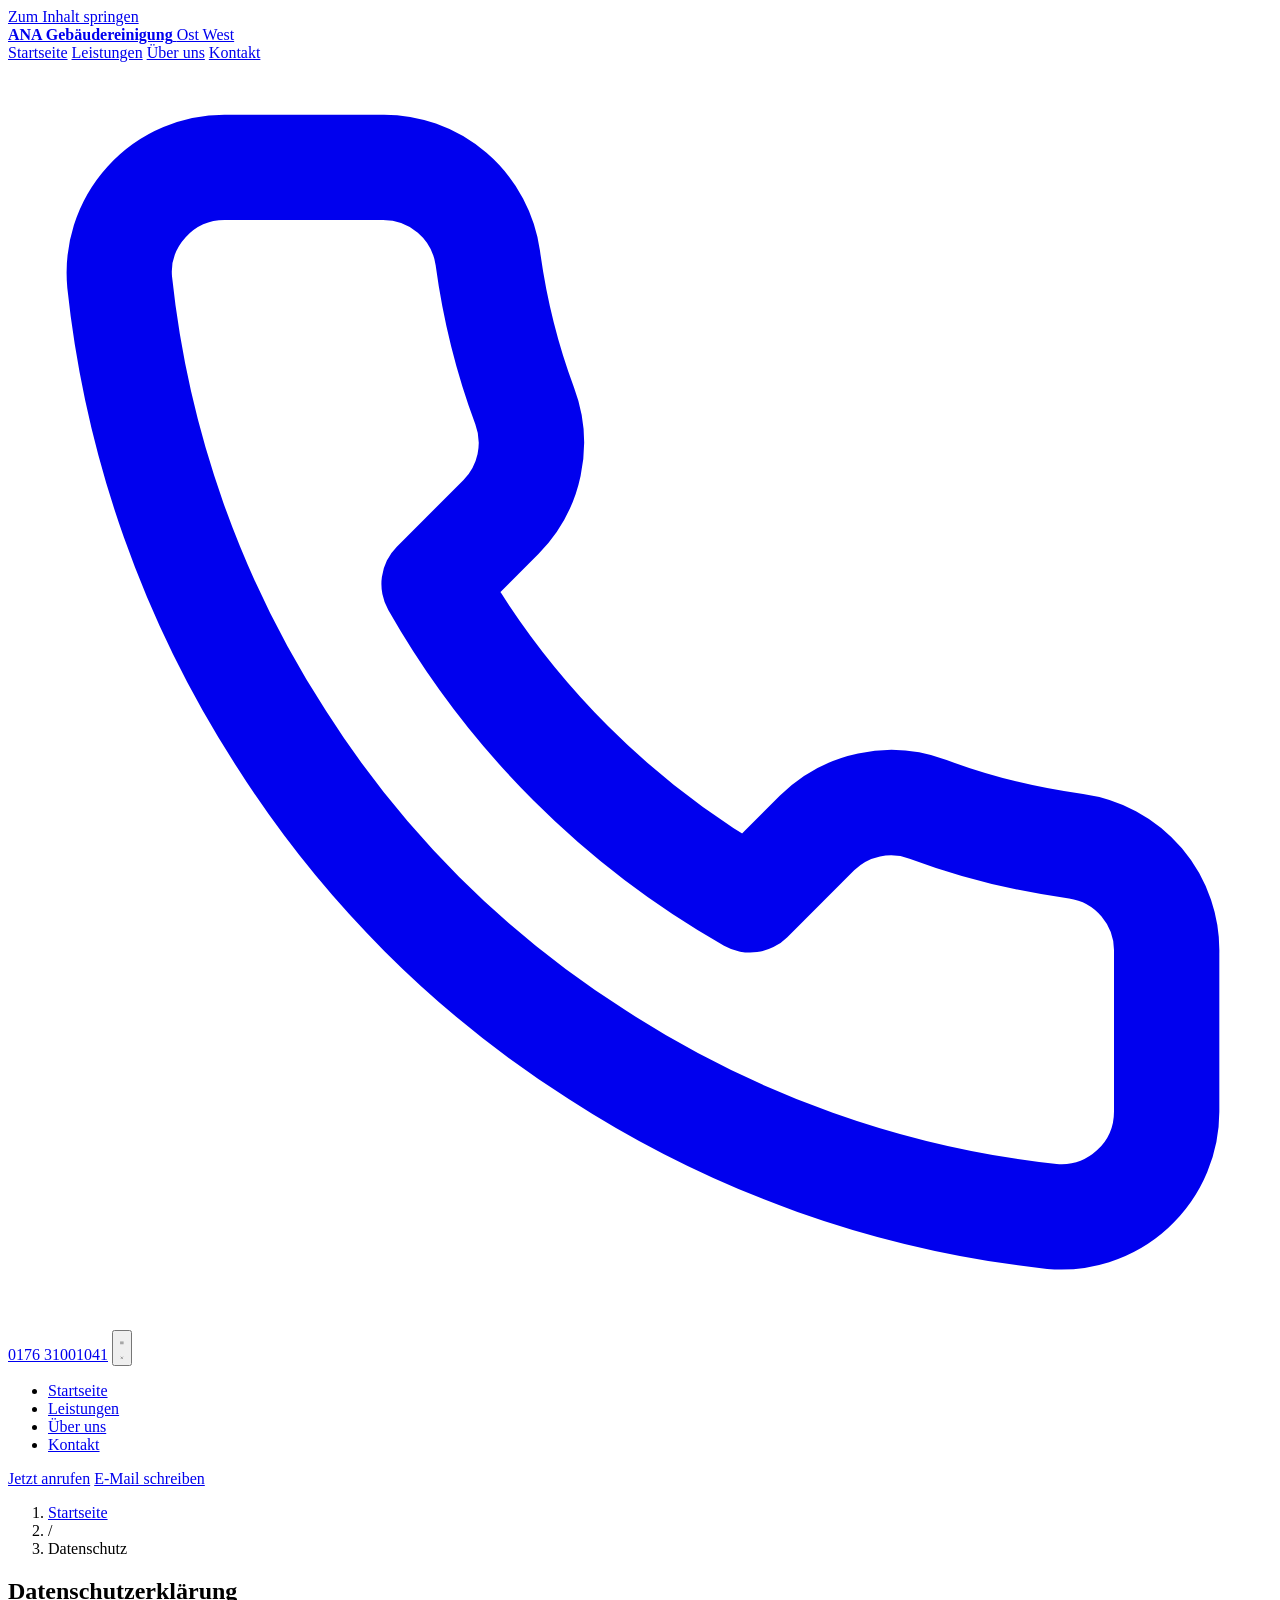
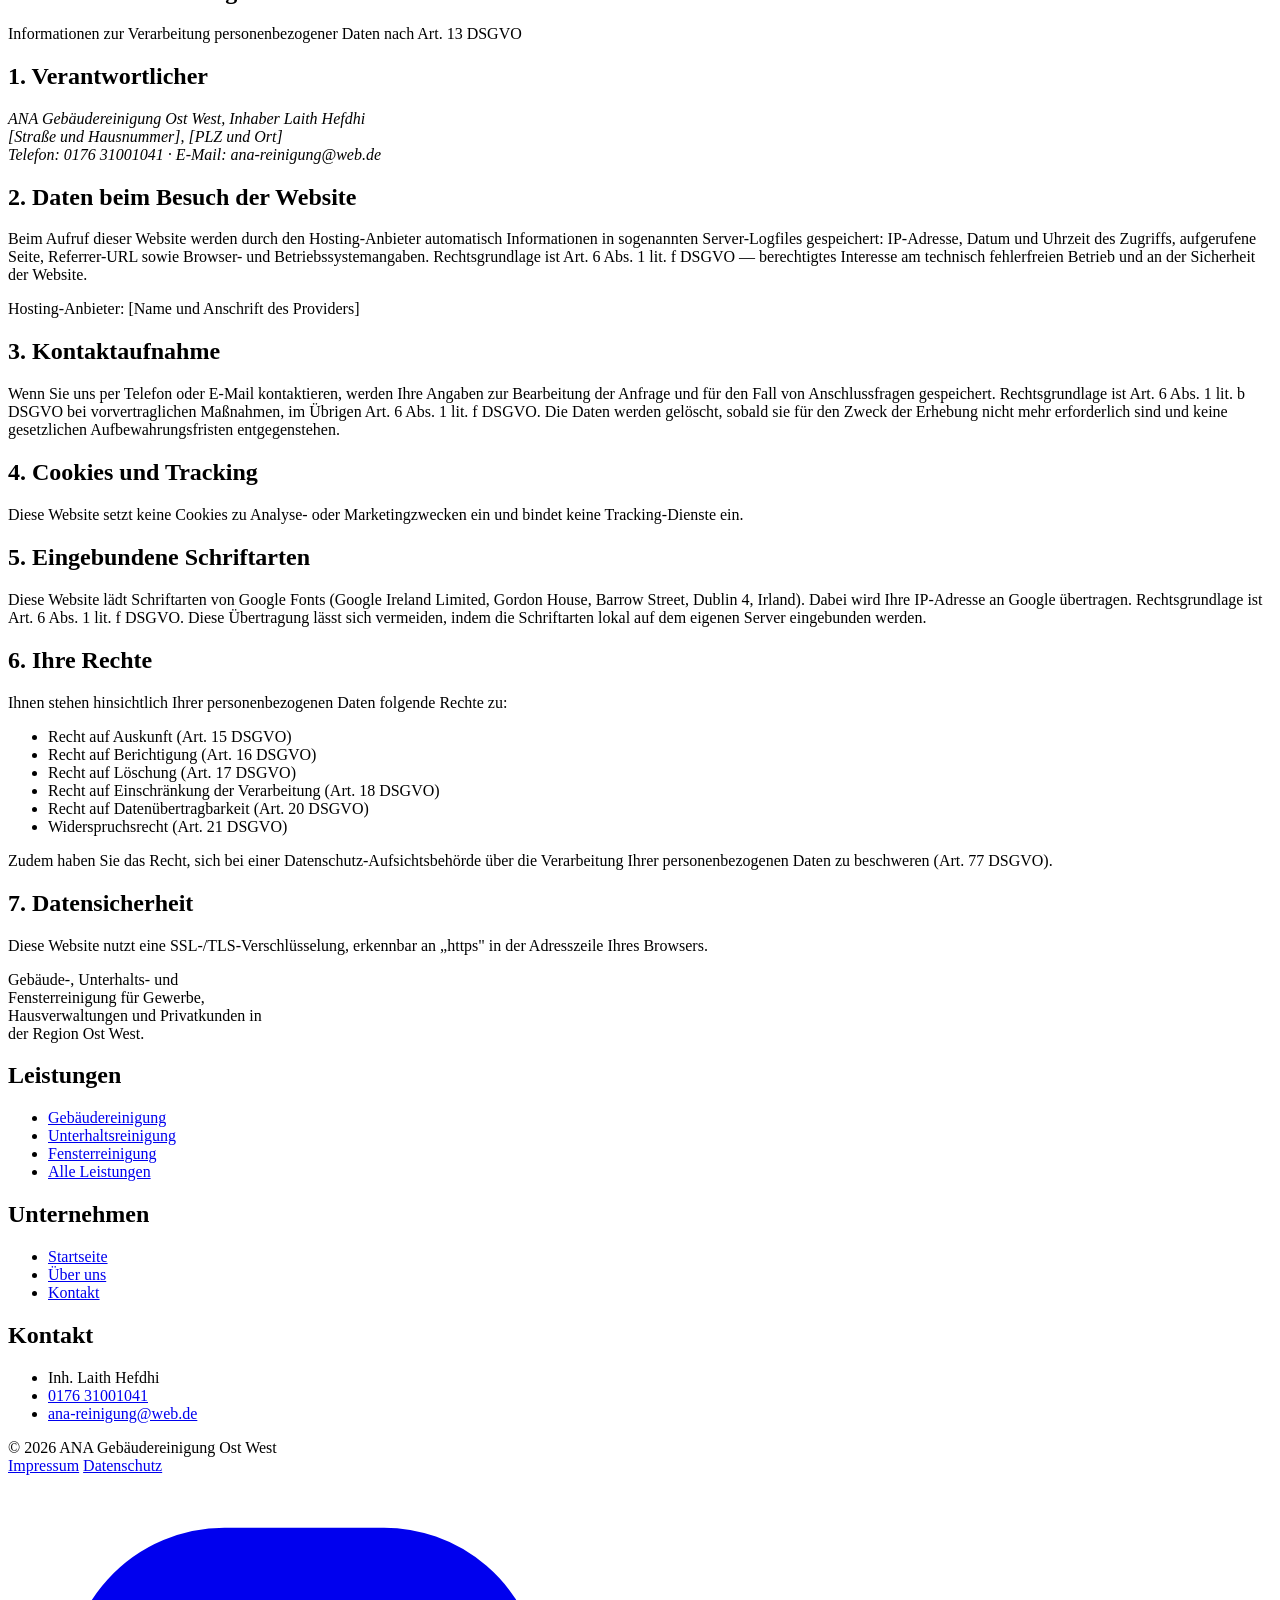
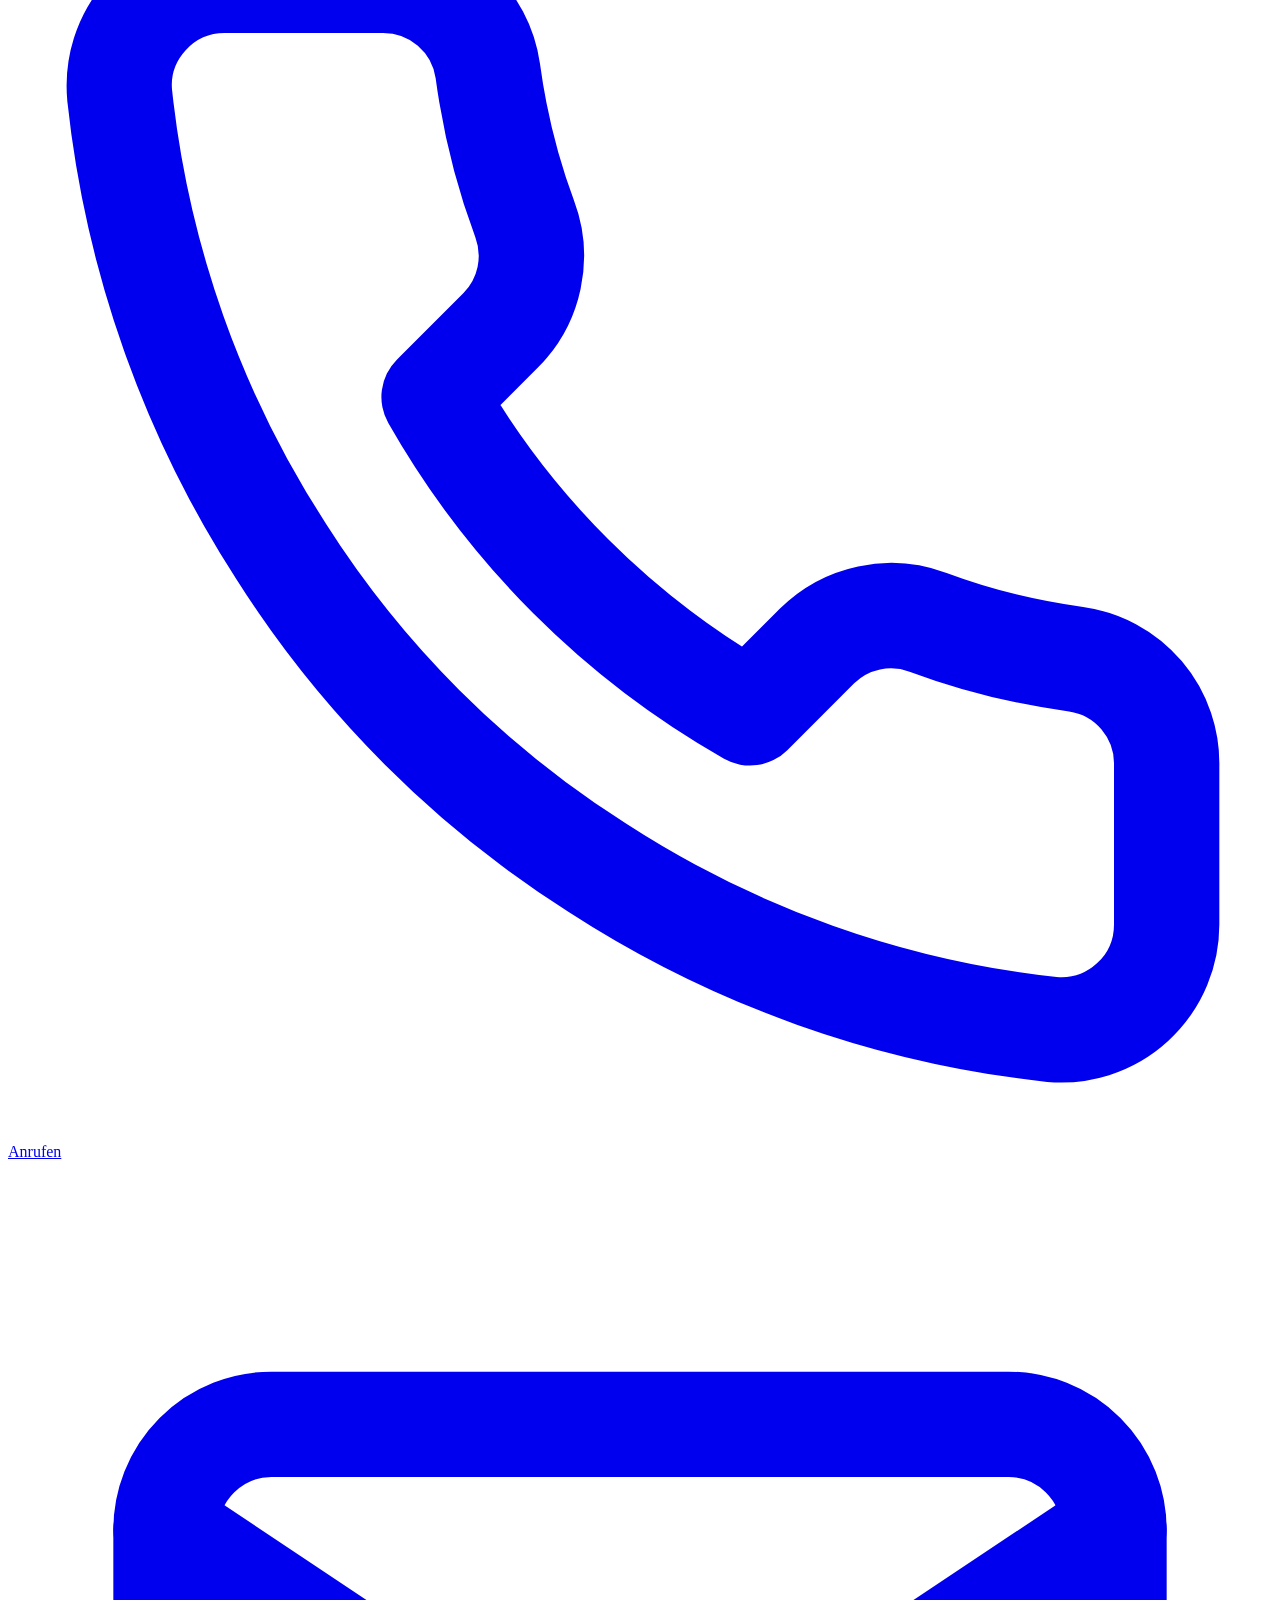
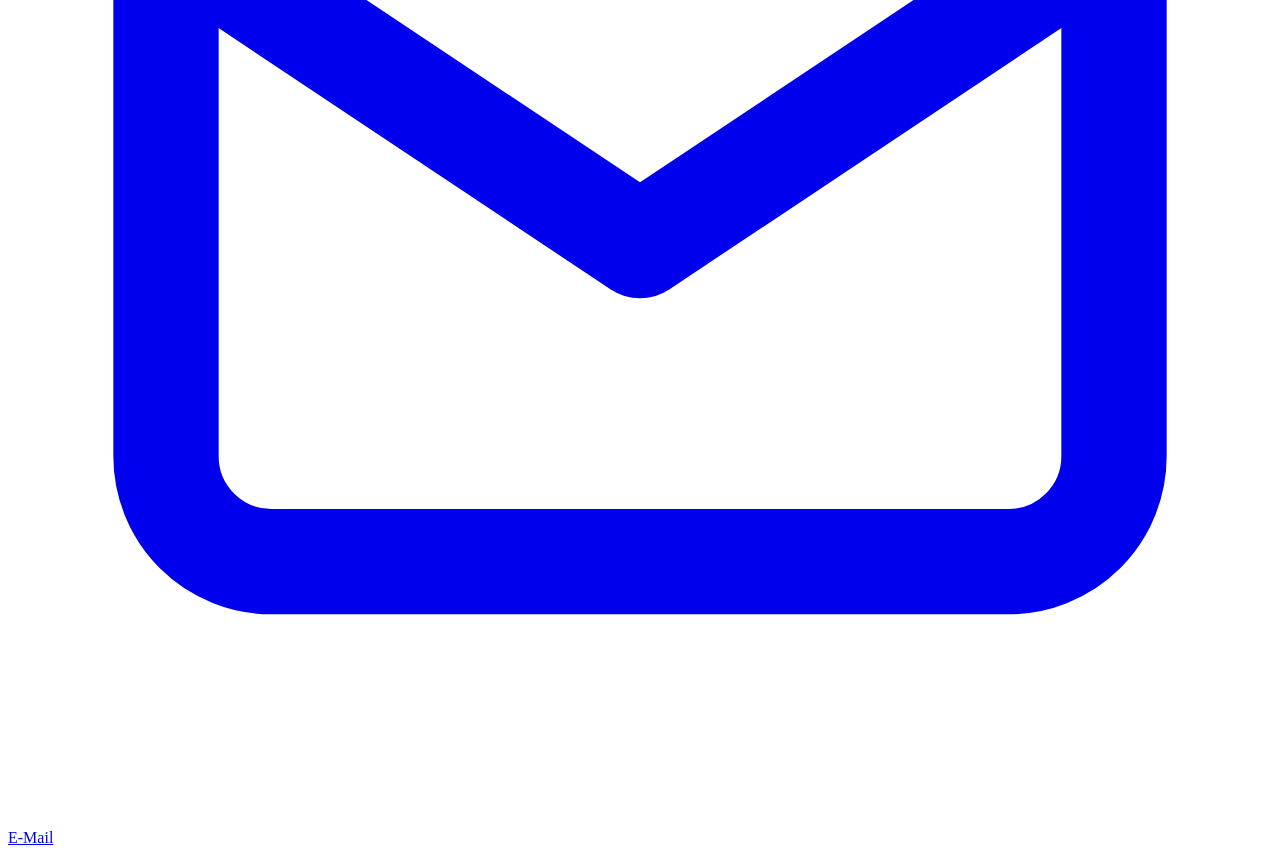
==== datenschutz.html @ c2cc4f15 "Add files via upload" ====
<!DOCTYPE html>
<html lang="de">
<head>
<meta charset="UTF-8">
<meta name="viewport" content="width=device-width, initial-scale=1">
<title>Datenschutz | ANA Gebäudereinigung Ost West</title>
<meta name="description" content="Datenschutzerklärung von ANA Gebäudereinigung Ost West nach DSGVO.">
<meta name="theme-color" content="#0a2540">
<meta name="robots" content="noindex, follow">
<script>document.documentElement.className += " js";</script>

<!-- AUSFÜLLEN: echte Domain eintragen, sobald sie feststeht -->
<link rel="canonical" href="https://www.ana-gebaeudereinigung.de/datenschutz.html">
<meta property="og:type" content="website">
<meta property="og:locale" content="de_DE">
<meta property="og:site_name" content="ANA Gebäudereinigung Ost West">
<meta property="og:title" content="Datenschutz | ANA Gebäudereinigung Ost West">
<meta property="og:description" content="Datenschutzerklärung von ANA Gebäudereinigung Ost West nach DSGVO.">
<meta property="og:url" content="https://www.ana-gebaeudereinigung.de/datenschutz.html">

<link rel="icon" type="image/png" href="assets/favicon.png">
<link rel="apple-touch-icon" href="assets/apple-touch-icon.png">

<link rel="preconnect" href="https://fonts.googleapis.com">
<link rel="preconnect" href="https://fonts.gstatic.com" crossorigin>
<link href="https://fonts.googleapis.com/css2?family=Space+Grotesk:wght@500;600;700&family=Inter:wght@400;500;600;700&display=swap" rel="stylesheet">
<link rel="stylesheet" href="assets/style.css">
</head>
<body>

<a class="skip" href="#main">Zum Inhalt springen</a>

<header class="site-header" id="siteHeader">
  <div class="nav">
    <a class="brand" href="index.html">
      <span class="logo-mark" role="img" aria-label="Logo ANA Gebäudereinigung Ost West"></span>
      <span class="brand-text">
        <strong>ANA Gebäudereinigung</strong>
        <span>Ost West</span>
      </span>
    </a>

    <nav class="nav-links" aria-label="Hauptnavigation">
      <a href="index.html">Startseite</a>
      <a href="leistungen.html">Leistungen</a>
      <a href="ueber-uns.html">Über uns</a>
      <a href="kontakt.html">Kontakt</a>
    </nav>

    <div class="nav-actions">
      <a class="btn btn-primary btn-sm nav-phone" href="tel:+4917631001041"><svg viewBox="0 0 24 24" fill="none" stroke="currentColor" stroke-width="2" stroke-linecap="round" stroke-linejoin="round" aria-hidden="true"><path d="M22 16.92v3a2 2 0 0 1-2.18 2 19.79 19.79 0 0 1-8.63-3.07 19.5 19.5 0 0 1-6-6A19.79 19.79 0 0 1 2.12 4.18 2 2 0 0 1 4.11 2h3a2 2 0 0 1 2 1.72c.13.96.36 1.9.7 2.81a2 2 0 0 1-.45 2.11L8.09 9.91a16 16 0 0 0 6 6l1.27-1.27a2 2 0 0 1 2.11-.45c.91.34 1.85.57 2.81.7A2 2 0 0 1 22 16.92z"/></svg> 0176 31001041</a>
      <button class="nav-toggle" id="navToggle" type="button" aria-expanded="false" aria-controls="mobileMenu" aria-label="Menü öffnen">
        <svg class="icon-open" viewBox="0 0 24 24" fill="none" stroke="currentColor" stroke-width="2" stroke-linecap="round" aria-hidden="true"><path d="M3 6h18M3 12h18M3 18h18"/></svg>
        <svg class="icon-close" viewBox="0 0 24 24" fill="none" stroke="currentColor" stroke-width="2" stroke-linecap="round" aria-hidden="true"><path d="M6 6l12 12M18 6L6 18"/></svg>
      </button>
    </div>
  </div>

  <div class="mobile-menu" id="mobileMenu">
    <ul>
      <li><a href="index.html">Startseite</a></li>
      <li><a href="leistungen.html">Leistungen</a></li>
      <li><a href="ueber-uns.html">Über uns</a></li>
      <li><a href="kontakt.html">Kontakt</a></li>
    </ul>
    <div class="m-cta">
      <a class="btn btn-primary" href="tel:+4917631001041">Jetzt anrufen</a>
      <a class="btn btn-outline" href="mailto:ana-reinigung@web.de?subject=Anfrage%20Reinigungsangebot">E-Mail schreiben</a>
    </div>
  </div>
</header>

<main id="main">

<section class="page-head on-dark">
  <div class="wrap">
    <nav class="crumbs" aria-label="Brotkrumennavigation"><ol><li><a href="index.html">Startseite</a></li><li class="sep" aria-hidden="true">/</li><li aria-current="page">Datenschutz</li></ol></nav>
    <h1>Datenschutzerklärung</h1>
    <p class="lead">Informationen zur Verarbeitung personenbezogener Daten nach Art. 13 DSGVO</p>
  </div>
</section>

<section>
  <div class="wrap">
    <div class="legal">
      <h2>1. Verantwortlicher</h2>
      <!-- AUSFÜLLEN: gleiche Anschrift wie im Impressum -->
      <address>
        ANA Gebäudereinigung Ost West, Inhaber Laith Hefdhi<br>
        [Straße und Hausnummer], [PLZ und Ort]<br>
        Telefon: 0176 31001041 · E-Mail: ana-reinigung@web.de
      </address>

      <h2>2. Daten beim Besuch der Website</h2>
      <p>
        Beim Aufruf dieser Website werden durch den Hosting-Anbieter automatisch Informationen in
        sogenannten Server-Logfiles gespeichert: IP-Adresse, Datum und Uhrzeit des Zugriffs,
        aufgerufene Seite, Referrer-URL sowie Browser- und Betriebssystemangaben. Rechtsgrundlage
        ist Art. 6 Abs. 1 lit. f DSGVO — berechtigtes Interesse am technisch fehlerfreien Betrieb
        und an der Sicherheit der Website.
      </p>
      <!-- AUSFÜLLEN: Name und Anschrift des Hosting-Anbieters; ggf. Auftragsverarbeitungsvertrag erwähnen -->
      <p>Hosting-Anbieter: [Name und Anschrift des Providers]</p>

      <h2>3. Kontaktaufnahme</h2>
      <p>
        Wenn Sie uns per Telefon oder E-Mail kontaktieren, werden Ihre Angaben zur Bearbeitung der
        Anfrage und für den Fall von Anschlussfragen gespeichert. Rechtsgrundlage ist Art. 6 Abs. 1
        lit. b DSGVO bei vorvertraglichen Maßnahmen, im Übrigen Art. 6 Abs. 1 lit. f DSGVO. Die
        Daten werden gelöscht, sobald sie für den Zweck der Erhebung nicht mehr erforderlich sind
        und keine gesetzlichen Aufbewahrungsfristen entgegenstehen.
      </p>

      <h2>4. Cookies und Tracking</h2>
      <!-- AUSFÜLLEN: Sobald Analyse-Tools, Karten oder ein Kontaktformular eingebunden werden,
           muss dieser Abschnitt angepasst und ggf. ein Cookie-Banner ergänzt werden. -->
      <p>
        Diese Website setzt keine Cookies zu Analyse- oder Marketingzwecken ein und bindet keine
        Tracking-Dienste ein.
      </p>

      <h2>5. Eingebundene Schriftarten</h2>
      <p>
        Diese Website lädt Schriftarten von Google Fonts (Google Ireland Limited, Gordon House,
        Barrow Street, Dublin 4, Irland). Dabei wird Ihre IP-Adresse an Google übertragen.
        Rechtsgrundlage ist Art. 6 Abs. 1 lit. f DSGVO. Diese Übertragung lässt sich vermeiden,
        indem die Schriftarten lokal auf dem eigenen Server eingebunden werden.
      </p>

      <h2>6. Ihre Rechte</h2>
      <p>Ihnen stehen hinsichtlich Ihrer personenbezogenen Daten folgende Rechte zu:</p>
      <ul>
        <li>Recht auf Auskunft (Art. 15 DSGVO)</li>
        <li>Recht auf Berichtigung (Art. 16 DSGVO)</li>
        <li>Recht auf Löschung (Art. 17 DSGVO)</li>
        <li>Recht auf Einschränkung der Verarbeitung (Art. 18 DSGVO)</li>
        <li>Recht auf Datenübertragbarkeit (Art. 20 DSGVO)</li>
        <li>Widerspruchsrecht (Art. 21 DSGVO)</li>
      </ul>
      <p>
        Zudem haben Sie das Recht, sich bei einer Datenschutz-Aufsichtsbehörde über die
        Verarbeitung Ihrer personenbezogenen Daten zu beschweren (Art. 77 DSGVO).
      </p>

      <h2>7. Datensicherheit</h2>
      <p>
        Diese Website nutzt eine SSL-/TLS-Verschlüsselung, erkennbar an „https" in der Adresszeile
        Ihres Browsers.
      </p>
    </div>
  </div>
</section>
</main>

<footer>
  <div class="wrap">
    <div class="footer-grid">
      <div>
        <div class="footer-logo">
          <span class="logo-mark" role="img" aria-label="ANA Gebäudereinigung Ost West"></span>
        </div>
        <p style="margin-top:16px; max-width:34ch;">
          Gebäude-, Unterhalts- und Fensterreinigung für Gewerbe, Hausverwaltungen
          und Privatkunden in der Region Ost West.
        </p>
      </div>
      <div>
        <h2>Leistungen</h2>
        <ul class="footer-list">
          <li><a href="leistungen/gebaeudereinigung.html">Gebäudereinigung</a></li>
          <li><a href="leistungen/unterhaltsreinigung.html">Unterhaltsreinigung</a></li>
          <li><a href="leistungen/fensterreinigung.html">Fensterreinigung</a></li>
          <li><a href="leistungen.html">Alle Leistungen</a></li>
        </ul>
      </div>
      <div>
        <h2>Unternehmen</h2>
        <ul class="footer-list">
          <li><a href="index.html">Startseite</a></li>
          <li><a href="ueber-uns.html">Über uns</a></li>
          <li><a href="kontakt.html">Kontakt</a></li>
        </ul>
      </div>
      <div>
        <h2>Kontakt</h2>
        <ul class="footer-list">
          <li>Inh. Laith Hefdhi</li>
          <li><a href="tel:+4917631001041">0176 31001041</a></li>
          <li><a href="mailto:ana-reinigung@web.de">ana-reinigung@web.de</a></li>
        </ul>
        <!-- AUSFÜLLEN: Geschäftsanschrift ergänzen -->
      </div>
    </div>
    <div class="footer-bottom">
      <span>© <span id="year">2026</span> ANA Gebäudereinigung Ost West</span>
      <nav aria-label="Rechtliches">
        <a href="impressum.html">Impressum</a>
        <a href="datenschutz.html">Datenschutz</a>
      </nav>
    </div>
  </div>
</footer>

<div class="call-bar">
  <a class="primary" href="tel:+4917631001041"><svg viewBox="0 0 24 24" fill="none" stroke="currentColor" stroke-width="2" stroke-linecap="round" stroke-linejoin="round" aria-hidden="true"><path d="M22 16.92v3a2 2 0 0 1-2.18 2 19.79 19.79 0 0 1-8.63-3.07 19.5 19.5 0 0 1-6-6A19.79 19.79 0 0 1 2.12 4.18 2 2 0 0 1 4.11 2h3a2 2 0 0 1 2 1.72c.13.96.36 1.9.7 2.81a2 2 0 0 1-.45 2.11L8.09 9.91a16 16 0 0 0 6 6l1.27-1.27a2 2 0 0 1 2.11-.45c.91.34 1.85.57 2.81.7A2 2 0 0 1 22 16.92z"/></svg> Anrufen</a>
  <a href="mailto:ana-reinigung@web.de?subject=Anfrage%20Reinigungsangebot"><svg viewBox="0 0 24 24" fill="none" stroke="currentColor" stroke-width="2" stroke-linecap="round" stroke-linejoin="round" aria-hidden="true"><rect x="3" y="5" width="18" height="14" rx="2"/><path d="M3 7l9 6 9-6"/></svg> E-Mail</a>
</div>

<script src="assets/script.js" defer></script>
</body>
</html>
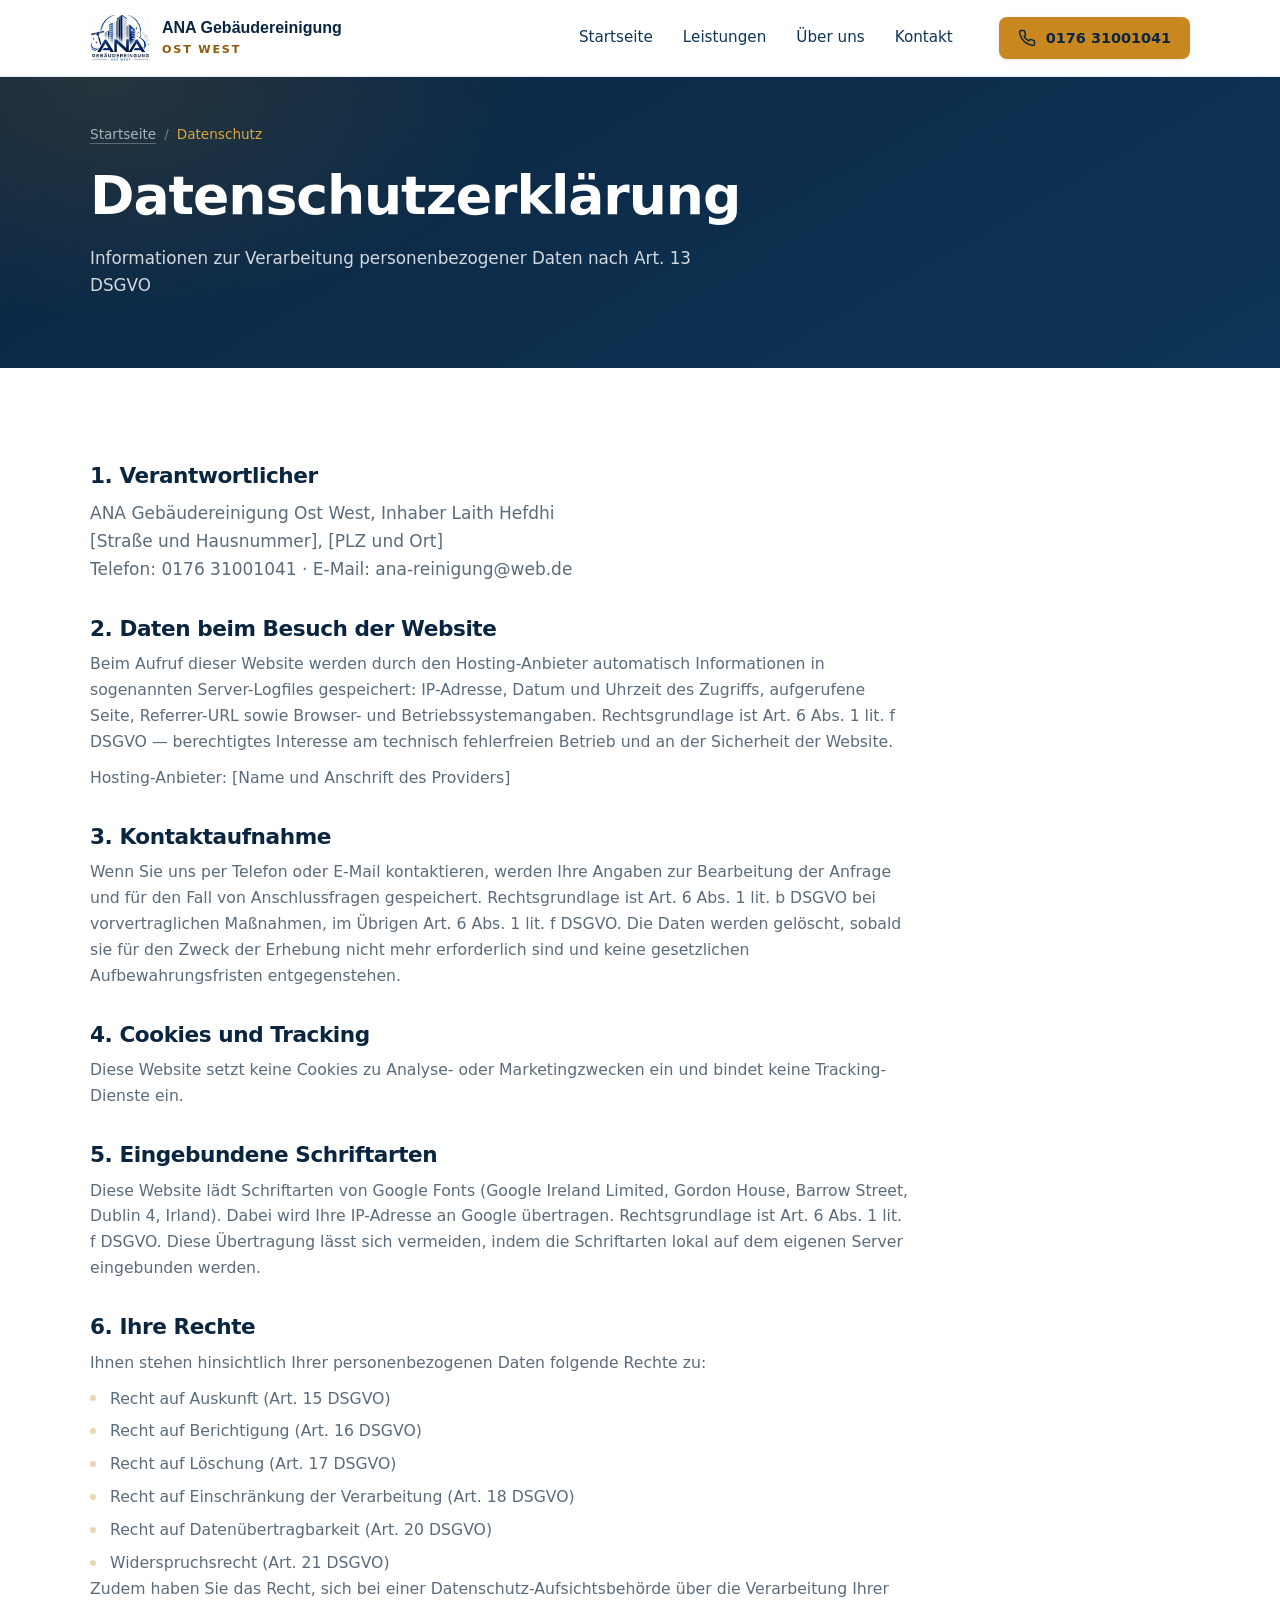
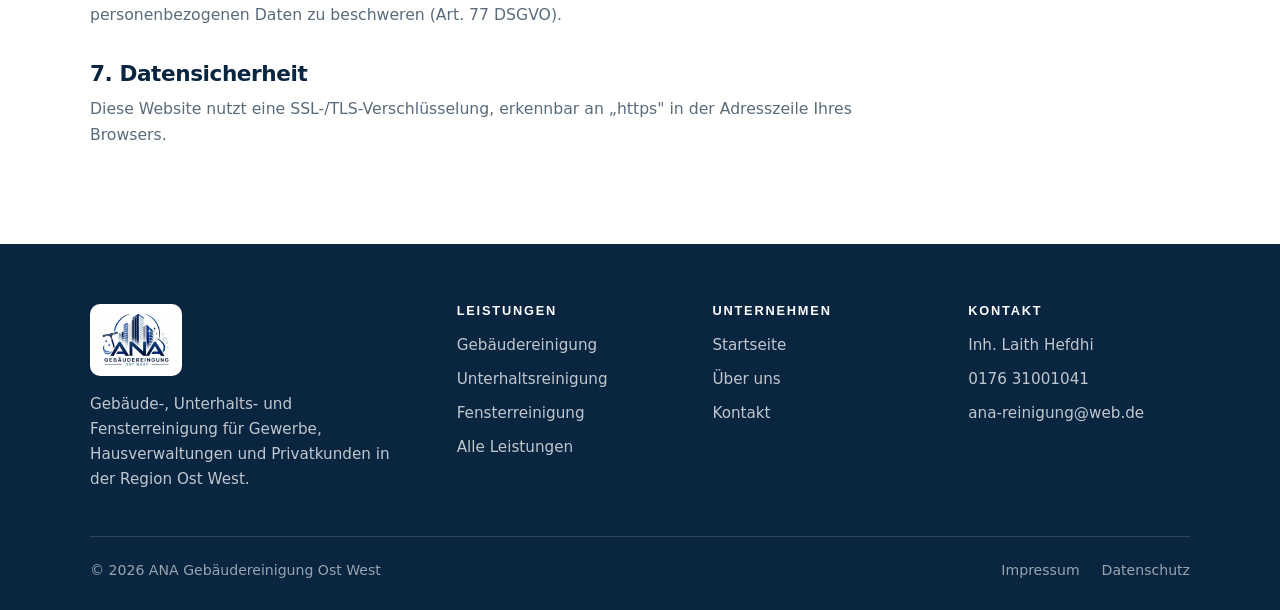
==== commit bdf59de1: "Add files via upload" ====
--- a/datenschutz.html
+++ b/datenschutz.html
@@ -9,22 +9,22 @@
 <meta name="robots" content="noindex, follow">
 <script>document.documentElement.className += " js";</script>
 
-<!-- AUSFÜLLEN: echte Domain eintragen, sobald sie feststeht -->
-<link rel="canonical" href="https://www.ana-gebaeudereinigung.de/datenschutz.html">
+<!-- AUSFÜLLEN: sobald eine eigene Domain da ist, hier und in og:url eintragen -->
+<link rel="canonical" href="https://anjakempe11-pixel.github.io/ANA-Geb-udereinigung/datenschutz.html">
 <meta property="og:type" content="website">
 <meta property="og:locale" content="de_DE">
 <meta property="og:site_name" content="ANA Gebäudereinigung Ost West">
 <meta property="og:title" content="Datenschutz | ANA Gebäudereinigung Ost West">
 <meta property="og:description" content="Datenschutzerklärung von ANA Gebäudereinigung Ost West nach DSGVO.">
-<meta property="og:url" content="https://www.ana-gebaeudereinigung.de/datenschutz.html">
-
-<link rel="icon" type="image/png" href="assets/favicon.png">
-<link rel="apple-touch-icon" href="assets/apple-touch-icon.png">
+<meta property="og:url" content="https://anjakempe11-pixel.github.io/ANA-Geb-udereinigung/datenschutz.html">
+
+<link rel="icon" type="image/png" href="favicon.png">
+<link rel="apple-touch-icon" href="apple-touch-icon.png">
 
 <link rel="preconnect" href="https://fonts.googleapis.com">
 <link rel="preconnect" href="https://fonts.gstatic.com" crossorigin>
 <link href="https://fonts.googleapis.com/css2?family=Space+Grotesk:wght@500;600;700&family=Inter:wght@400;500;600;700&display=swap" rel="stylesheet">
-<link rel="stylesheet" href="assets/style.css">
+<link rel="stylesheet" href="style.css">
 </head>
 <body>
 
@@ -167,9 +167,9 @@
       <div>
         <h2>Leistungen</h2>
         <ul class="footer-list">
-          <li><a href="leistungen/gebaeudereinigung.html">Gebäudereinigung</a></li>
-          <li><a href="leistungen/unterhaltsreinigung.html">Unterhaltsreinigung</a></li>
-          <li><a href="leistungen/fensterreinigung.html">Fensterreinigung</a></li>
+          <li><a href="gebaeudereinigung.html">Gebäudereinigung</a></li>
+          <li><a href="unterhaltsreinigung.html">Unterhaltsreinigung</a></li>
+          <li><a href="fensterreinigung.html">Fensterreinigung</a></li>
           <li><a href="leistungen.html">Alle Leistungen</a></li>
         </ul>
       </div>
@@ -206,6 +206,6 @@
   <a href="mailto:ana-reinigung@web.de?subject=Anfrage%20Reinigungsangebot"><svg viewBox="0 0 24 24" fill="none" stroke="currentColor" stroke-width="2" stroke-linecap="round" stroke-linejoin="round" aria-hidden="true"><rect x="3" y="5" width="18" height="14" rx="2"/><path d="M3 7l9 6 9-6"/></svg> E-Mail</a>
 </div>
 
-<script src="assets/script.js" defer></script>
+<script src="script.js" defer></script>
 </body>
 </html>
--- a/style.css
+++ b/style.css
@@ -0,0 +1,530 @@
+/* ==========================================================================
+   ANA Gebäudereinigung Ost West — Stylesheet
+   Farbsystem: Logo-Navy + Bernstein als Kontrastfarbe
+   Kontrastwerte (WCAG 2.1):
+     Navy #0A2540 auf Bernstein #C8871F .......... 5.14:1  (AA, Buttons)
+     Bernstein-Text #8F5A0C auf Weiß ............. 5.78:1  (AA)
+     Bernstein-Hell #DFA43A auf Navy ............. 7.04:1  (AA)
+     Weiß auf Navy ............................... 15.54:1 (AAA)
+     Fließtext #16283A auf Weiß .................. 15.01:1 (AAA)
+     Sekundärtext #5A6B7B auf Weiß ............... 5.49:1  (AA)
+   ========================================================================== */
+
+/* ----------------------------------------------------- 1. Design-Tokens  */
+:root{
+  /* Blau aus dem Logo */
+  --navy-900:#0a2540;
+  --navy-800:#0e3557;
+  --navy-700:#14416b;
+  --blue-600:#1f6fb2;
+
+  /* Bernstein — Kontrastfarbe */
+  --amber:#c8871f;          /* Flächen, Buttons, Icons        */
+  --amber-hover:#b0740f;    /* Button-Hover                   */
+  --amber-ink:#8f5a0c;      /* Bernstein-Text auf hellem Grund*/
+  --amber-light:#dfa43a;    /* Bernstein-Text auf Navy        */
+  --amber-tint:#fbf3e4;     /* getönte Fläche                 */
+  --amber-line:#ebd7b4;     /* Linien in Bernstein            */
+
+  /* Neutral */
+  --ink:#16283a;
+  --muted:#5a6b7b;
+  --line:#e3eaf0;
+  --line-strong:#ccd9e4;
+  --white:#ffffff;
+  --soft:#f6f8fa;
+
+  /* Maße */
+  --maxw:1180px;
+  --radius:12px;
+  --radius-lg:18px;
+  --shadow-sm:0 1px 2px rgba(10,37,64,.06), 0 2px 8px rgba(10,37,64,.05);
+  --shadow-md:0 12px 32px -14px rgba(10,37,64,.26);
+  --shadow-lg:0 32px 64px -28px rgba(10,37,64,.4);
+  --header-h:76px;
+}
+
+/* ----------------------------------------------------- 2. Reset / Basis  */
+*,*::before,*::after{box-sizing:border-box;}
+html{-webkit-text-size-adjust:100%;}
+/* Kein scroll-behavior:smooth — bricht in mehreren Browsern die Sprungmarken ab. */
+
+body{
+  margin:0;
+  font-family:'Inter',system-ui,-apple-system,'Segoe UI',Roboto,sans-serif;
+  font-size:17px;
+  line-height:1.65;
+  color:var(--ink);
+  background:var(--white);
+  -webkit-font-smoothing:antialiased;
+}
+h1,h2,h3,h4{
+  font-family:'Space Grotesk','Inter',system-ui,sans-serif;
+  color:var(--navy-900);
+  line-height:1.14;
+  letter-spacing:-.02em;
+  font-weight:600;
+  margin:0;
+}
+h1{font-size:clamp(2.05rem,4.6vw,3.35rem); font-weight:700;}
+h2{font-size:clamp(1.65rem,3vw,2.3rem);}
+h3{font-size:1.15rem;}
+p{margin:0;}
+ul,ol{margin:0; padding:0; list-style:none;}
+a{color:inherit; text-decoration:none;}
+img{display:block; max-width:100%; height:auto;}
+strong{font-weight:600;}
+
+:focus-visible{outline:3px solid var(--amber); outline-offset:3px; border-radius:4px;}
+section[id], main[id]{scroll-margin-top:calc(var(--header-h) + 16px);}
+
+@media (prefers-reduced-motion:reduce){
+  *,*::before,*::after{animation:none !important; transition:none !important;}
+}
+
+.wrap{max-width:var(--maxw); margin:0 auto; padding:0 22px;}
+@media (min-width:760px){ .wrap{padding:0 40px;} }
+
+.skip{
+  position:absolute; left:-9999px; top:0; z-index:200;
+  background:var(--navy-900); color:var(--white);
+  padding:12px 20px; border-radius:0 0 8px 0; font-weight:600;
+}
+.skip:focus{left:0;}
+
+.sr-only{
+  position:absolute; width:1px; height:1px; padding:0; margin:-1px;
+  overflow:hidden; clip:rect(0 0 0 0); white-space:nowrap; border:0;
+}
+
+/* ----------------------------------------------------- 3. Buttons        */
+.btn{
+  display:inline-flex; align-items:center; justify-content:center; gap:10px;
+  padding:15px 28px; border-radius:8px; border:1px solid transparent;
+  font-weight:600; font-size:.97rem; line-height:1; white-space:nowrap; cursor:pointer;
+  transition:background-color .18s ease, border-color .18s ease, color .18s ease,
+             transform .18s ease, box-shadow .18s ease;
+}
+.btn svg{width:18px; height:18px; flex:0 0 auto;}
+
+/* Hauptaktion: Bernstein mit Navy-Text — 5.14:1 */
+.btn-primary{background:var(--amber); color:var(--navy-900); box-shadow:var(--shadow-sm);}
+.btn-primary:hover{background:var(--amber-hover); color:var(--white); transform:translateY(-1px); box-shadow:var(--shadow-md);}
+
+.btn-dark{background:var(--navy-900); color:var(--white);}
+.btn-dark:hover{background:var(--navy-700); transform:translateY(-1px);}
+
+.btn-outline{background:transparent; color:var(--navy-900); border-color:var(--line-strong);}
+.btn-outline:hover{border-color:var(--navy-900); background:var(--soft);}
+
+.btn-ghost{background:transparent; color:var(--white); border-color:rgba(255,255,255,.42);}
+.btn-ghost:hover{background:rgba(255,255,255,.12); border-color:var(--white);}
+
+.btn-sm{padding:11px 18px; font-size:.9rem;}
+
+/* ----------------------------------------------------- 4. Kopfbereich    */
+.logo-mark{
+  display:block; background-image:url("logo.webp");
+  background-size:contain; background-repeat:no-repeat; background-position:center;
+  aspect-ratio:668/512;
+}
+
+.site-header{
+  position:sticky; top:0; z-index:100;
+  background:rgba(255,255,255,.94);
+  backdrop-filter:saturate(180%) blur(12px);
+  border-bottom:1px solid var(--line);
+  transition:box-shadow .2s ease;
+}
+.site-header.is-stuck{box-shadow:0 8px 26px -20px rgba(10,37,64,.6);}
+
+.nav{
+  max-width:var(--maxw); margin:0 auto;
+  display:flex; align-items:center; gap:18px;
+  padding:14px 22px; min-height:var(--header-h);
+}
+@media (min-width:760px){ .nav{padding:14px 40px;} }
+
+.brand{display:flex; align-items:center; gap:12px; flex:0 0 auto;}
+.brand .logo-mark{height:46px; width:60px;}
+.brand-text{display:none; line-height:1.2;}
+@media (min-width:520px){ .brand-text{display:block;} }
+.brand-text strong{
+  display:block; font-family:'Space Grotesk',sans-serif; font-weight:700;
+  font-size:1rem; color:var(--navy-900);
+}
+.brand-text span{
+  font-size:.7rem; letter-spacing:.16em; text-transform:uppercase;
+  color:var(--amber-ink); font-weight:600;
+}
+
+.nav-links{display:none;}
+@media (min-width:1000px){
+  .nav-links{display:flex; gap:30px; margin-left:auto; font-size:.95rem; font-weight:500; color:var(--navy-800);}
+  .nav-links a{position:relative; padding:7px 0;}
+  .nav-links a::after{
+    content:""; position:absolute; left:0; right:0; bottom:0; height:2px;
+    background:var(--amber); transform:scaleX(0); transform-origin:left;
+    transition:transform .2s ease;
+  }
+  .nav-links a:hover::after{transform:scaleX(1);}
+  .nav-links a[aria-current="page"]{color:var(--navy-900); font-weight:600;}
+  .nav-links a[aria-current="page"]::after{transform:scaleX(1);}
+}
+.nav-actions{margin-left:auto; display:flex; align-items:center; gap:12px;}
+@media (min-width:1000px){ .nav-actions{margin-left:28px;} }
+.nav-phone{display:none;}
+@media (min-width:760px){ .nav-phone{display:inline-flex;} }
+
+.nav-toggle{
+  display:inline-flex; align-items:center; justify-content:center;
+  width:46px; height:46px; border:1px solid var(--line-strong); border-radius:8px;
+  background:var(--white); cursor:pointer; color:var(--navy-900);
+}
+@media (min-width:1000px){ .nav-toggle{display:none;} }
+.nav-toggle svg{width:22px; height:22px;}
+.nav-toggle .icon-close{display:none;}
+.nav-toggle[aria-expanded="true"] .icon-open{display:none;}
+.nav-toggle[aria-expanded="true"] .icon-close{display:block;}
+
+.mobile-menu{display:none; border-top:1px solid var(--line); background:var(--white);}
+.mobile-menu.is-open{display:block;}
+@media (min-width:1000px){ .mobile-menu, .mobile-menu.is-open{display:none;} }
+.mobile-menu ul{padding:6px 22px 16px;}
+.mobile-menu a{
+  display:block; padding:15px 0; font-weight:500; font-size:1.03rem;
+  border-bottom:1px solid var(--line); color:var(--navy-800);
+}
+.mobile-menu a[aria-current="page"]{color:var(--amber-ink); font-weight:600;}
+.mobile-menu li:last-child a{border-bottom:none;}
+.mobile-menu .m-cta{display:grid; gap:10px; padding:4px 22px 20px;}
+
+/* ----------------------------------------------------- 5. Hero           */
+.hero{
+  position:relative; overflow:hidden; color:var(--white);
+  padding:0;                       /* Abstaende kommen allein aus .hero-inner */
+  background:
+    radial-gradient(900px 520px at 10% 5%, rgba(200,135,31,.16), transparent 58%),
+    radial-gradient(760px 560px at 92% 88%, rgba(31,111,178,.32), transparent 60%),
+    linear-gradient(155deg, var(--navy-900) 0%, var(--navy-800) 58%, #0d3a63 100%);
+}
+.hero::after{
+  content:""; position:absolute; inset:0; pointer-events:none;
+  background-image:
+    linear-gradient(rgba(255,255,255,.035) 1px, transparent 1px),
+    linear-gradient(90deg, rgba(255,255,255,.035) 1px, transparent 1px);
+  background-size:64px 64px;
+  mask-image:linear-gradient(to bottom, rgba(0,0,0,.7), transparent 72%);
+  -webkit-mask-image:linear-gradient(to bottom, rgba(0,0,0,.7), transparent 72%);
+}
+.hero-skyline{
+  position:absolute; right:-6%; bottom:-8%; width:50%; max-width:620px;
+  opacity:.12; z-index:0; pointer-events:none;
+}
+@media (max-width:900px){ .hero-skyline{width:88%; right:-26%; opacity:.08;} }
+.hero-inner{position:relative; z-index:2; padding-top:70px; padding-bottom:70px;}
+@media (min-width:760px){ .hero-inner{padding-top:104px; padding-bottom:104px;} }
+.hero h1{color:var(--white); max-width:17ch;}
+.hero .lead{
+  margin-top:22px; max-width:52ch; color:rgba(255,255,255,.84);
+  font-size:clamp(1.02rem,1.5vw,1.17rem);
+}
+.hero-actions{margin-top:34px; display:flex; flex-wrap:wrap; gap:14px;}
+.hero-meta{margin-top:34px; display:flex; flex-wrap:wrap; gap:10px 26px; font-size:.91rem; color:rgba(255,255,255,.75);}
+.hero-meta span{display:inline-flex; align-items:center; gap:9px;}
+.hero-meta svg{width:16px; height:16px; color:var(--amber-light); flex:0 0 auto;}
+
+/* schmaler Kopf für Unterseiten */
+.page-head{
+  position:relative; overflow:hidden; color:var(--white);
+  background:
+    radial-gradient(700px 400px at 8% 0%, rgba(200,135,31,.15), transparent 60%),
+    linear-gradient(150deg, var(--navy-900), var(--navy-800));
+  padding:38px 0 52px;
+}
+@media (min-width:760px){ .page-head{padding:46px 0 68px;} }
+.page-head h1{color:var(--white); max-width:20ch;}
+.page-head .lead{margin-top:18px; max-width:58ch; color:rgba(255,255,255,.82); font-size:1.05rem;}
+
+/* Brotkrumen */
+.crumbs{font-size:.85rem; color:rgba(255,255,255,.62); margin-bottom:20px;}
+.crumbs ol{display:flex; flex-wrap:wrap; align-items:center; gap:8px;}
+.crumbs a{border-bottom:1px solid rgba(255,255,255,.28); padding-bottom:1px;}
+.crumbs a:hover{border-color:var(--amber-light); color:var(--white);}
+.crumbs .sep{color:rgba(255,255,255,.38);}
+.crumbs [aria-current="page"]{color:var(--amber-light);}
+
+/* Kennzahlen-Karte, überlappt den Hero */
+.stat-card{
+  position:relative; z-index:3; margin-top:-38px; margin-bottom:0;
+  background:var(--white); border:1px solid var(--line); border-radius:var(--radius);
+  box-shadow:var(--shadow-lg); display:grid; grid-template-columns:1fr; overflow:hidden;
+}
+@media (min-width:720px){ .stat-card{grid-template-columns:repeat(3,1fr);} }
+.stat{padding:24px 28px; border-bottom:1px solid var(--line); border-top:3px solid var(--amber);}
+@media (min-width:720px){
+  .stat{border-bottom:none; border-right:1px solid var(--line);}
+  .stat:last-child{border-right:none;}
+}
+.stat:last-child{border-bottom:none;}
+.stat .k{font-size:.73rem; text-transform:uppercase; letter-spacing:.12em; color:var(--amber-ink); font-weight:600;}
+.stat .v{margin-top:6px; font-family:'Space Grotesk',sans-serif; font-weight:600; font-size:1.2rem; color:var(--navy-900);}
+.stat .s{margin-top:2px; font-size:.87rem; color:var(--muted);}
+
+/* ----------------------------------------------------- 6. Abschnitte     */
+section{padding:70px 0;}
+@media (min-width:760px){ section{padding:96px 0;} }
+.soft-bg{background:var(--soft);}
+.tint-bg{background:var(--amber-tint);}
+
+.eyebrow{
+  font-size:.78rem; font-weight:600; letter-spacing:.16em; text-transform:uppercase;
+  color:var(--amber-ink); margin:0 0 14px;
+  display:inline-flex; align-items:center; gap:10px;
+}
+.eyebrow::before{content:""; width:24px; height:2px; background:var(--amber); display:block;}
+.on-dark .eyebrow{color:var(--amber-light);}
+
+.section-head{max-width:62ch; margin-bottom:44px;}
+.section-head p{margin-top:16px; color:var(--muted); font-size:1.05rem;}
+
+.grid{display:grid; gap:22px;}
+@media (min-width:700px){ .grid-2{grid-template-columns:repeat(2,1fr);} }
+@media (min-width:700px){ .grid-3{grid-template-columns:repeat(2,1fr);} }
+@media (min-width:1000px){ .grid-3{grid-template-columns:repeat(3,1fr);} }
+@media (min-width:640px){ .grid-4{grid-template-columns:repeat(2,1fr);} }
+@media (min-width:1120px){ .grid-4{grid-template-columns:repeat(4,1fr);} }
+
+.card{
+  background:var(--white); border:1px solid var(--line); border-radius:var(--radius);
+  padding:30px 26px; box-shadow:var(--shadow-sm);
+  transition:transform .2s ease, box-shadow .2s ease, border-color .2s ease;
+}
+.card p{color:var(--muted); font-size:.98rem;}
+.card h3{margin-bottom:10px;}
+a.card:hover, .card-hover:hover{transform:translateY(-3px); box-shadow:var(--shadow-md); border-color:var(--amber-line);}
+
+.icon{
+  width:50px; height:50px; border-radius:10px;
+  display:inline-flex; align-items:center; justify-content:center;
+  background:var(--amber-tint); color:var(--amber-ink); margin-bottom:18px;
+  border:1px solid var(--amber-line);
+}
+.icon svg{width:24px; height:24px;}
+
+/* Karten als Spalte, damit der Link immer unten sitzt */
+a.card{display:flex; flex-direction:column;}
+.card-link{
+  margin-top:auto; padding-top:20px; display:inline-flex; align-items:center; gap:8px;
+  color:var(--amber-ink); font-weight:600; font-size:.94rem;
+}
+.card-link svg{width:16px; height:16px; transition:transform .18s ease;}
+a.card:hover .card-link svg{transform:translateX(3px);}
+
+/* Häkchenlisten */
+.check-list{display:grid; gap:10px;}
+.check-list li{position:relative; padding-left:28px; font-size:.97rem;}
+.check-list li::before{
+  content:""; position:absolute; left:2px; top:.5em;
+  width:13px; height:7px; border-left:2px solid var(--amber);
+  border-bottom:2px solid var(--amber); transform:rotate(-45deg);
+}
+.on-dark .check-list li{color:rgba(255,255,255,.86);}
+.on-dark .check-list li::before{border-color:var(--amber-light);}
+
+/* Punktlisten */
+.dot-list{display:grid; gap:11px;}
+.dot-list li{position:relative; padding-left:24px; font-size:.97rem;}
+.dot-list li::before{
+  content:""; position:absolute; left:0; top:.62em;
+  width:8px; height:8px; border-radius:50%; background:var(--amber);
+}
+
+.body-copy p{color:var(--muted); font-size:1.03rem;}
+.body-copy p + p{margin-top:16px;}
+.body-copy a{color:var(--amber-ink); font-weight:600; border-bottom:1px solid var(--amber-line);}
+.body-copy a:hover{border-color:var(--amber);}
+
+/* Zweispalter */
+.split{display:grid; gap:26px; align-items:start;}
+@media (min-width:900px){ .split{grid-template-columns:1.05fr .95fr; gap:56px;} }
+.split-narrow{display:grid; gap:26px; align-items:start;}
+@media (min-width:900px){ .split-narrow{grid-template-columns:1.4fr .6fr; gap:56px;} }
+
+.panel{
+  background:var(--white); border:1px solid var(--line);
+  border-radius:var(--radius); padding:30px 26px; box-shadow:var(--shadow-sm);
+}
+.panel h3{margin-bottom:14px;}
+.panel.accent{border-left:4px solid var(--amber);}
+
+/* Ablauf-Schritte */
+.steps{counter-reset:step; display:grid; gap:20px;}
+@media (min-width:640px){ .steps{grid-template-columns:repeat(2,1fr);} }
+@media (min-width:1000px){ .steps{grid-template-columns:repeat(4,1fr);} }
+.step{
+  position:relative; padding:28px 24px; background:var(--white);
+  border:1px solid var(--line); border-radius:var(--radius); box-shadow:var(--shadow-sm);
+}
+.step::before{
+  counter-increment:step; content:counter(step,decimal-leading-zero);
+  font-family:'Space Grotesk',sans-serif; font-weight:700; font-size:1.05rem;
+  color:var(--amber); letter-spacing:.05em;
+}
+.step h3{font-size:1.05rem; margin:12px 0 8px;}
+.step p{color:var(--muted); font-size:.95rem;}
+
+/* Faktentabelle */
+.fact-table{margin-top:28px; border-top:1px solid var(--line);}
+.fact-row{display:grid; grid-template-columns:1fr; gap:2px; padding:14px 0; border-bottom:1px solid var(--line);}
+@media (min-width:520px){ .fact-row{grid-template-columns:190px 1fr; gap:20px; align-items:baseline;} }
+.fact-row .k{font-size:.85rem; text-transform:uppercase; letter-spacing:.08em; color:var(--muted); font-weight:600;}
+.fact-row .v{color:var(--ink); font-weight:500;}
+
+/* Zitat */
+.quote-section{
+  background:linear-gradient(150deg, var(--navy-900), var(--navy-700));
+  color:var(--white); position:relative; overflow:hidden;
+}
+.quote-section::before{
+  content:"„"; position:absolute; left:2%; top:-46px;
+  font-family:'Space Grotesk',serif; font-size:15rem; line-height:1; color:rgba(200,135,31,.14);
+}
+.quote-section blockquote{
+  margin:0; position:relative; z-index:1; max-width:27ch; color:var(--white);
+  font-family:'Space Grotesk',sans-serif; font-weight:500;
+  font-size:clamp(1.35rem,2.9vw,2rem); line-height:1.34; letter-spacing:-.015em;
+}
+.quote-attrib{margin-top:26px; display:flex; align-items:center; gap:14px; position:relative; z-index:1;}
+.quote-attrib .name{font-weight:600; color:var(--white);}
+.quote-attrib .role{font-size:.9rem; color:rgba(255,255,255,.72);}
+
+.avatar{
+  width:54px; height:54px; border-radius:50%; flex:0 0 auto;
+  background:var(--amber); color:var(--navy-900);
+  display:flex; align-items:center; justify-content:center;
+  font-family:'Space Grotesk',sans-serif; font-weight:700; font-size:1.05rem;
+}
+
+/* Kontaktkarte des Inhabers */
+.owner-card{
+  background:linear-gradient(160deg, var(--navy-900), var(--navy-700));
+  color:var(--white); border-radius:var(--radius); padding:32px 28px; box-shadow:var(--shadow-lg);
+}
+.owner-card .avatar{width:62px; height:62px; font-size:1.2rem;}
+.owner-card .name{margin-top:18px; font-family:'Space Grotesk',sans-serif; font-weight:600; font-size:1.28rem;}
+.owner-card .role{color:rgba(255,255,255,.74); font-size:.95rem;}
+.owner-card .note{margin-top:18px; color:rgba(255,255,255,.82); font-size:.97rem;}
+.owner-links{margin-top:24px; display:grid; gap:10px;}
+.owner-links a{
+  display:flex; align-items:center; gap:12px; padding:13px 16px;
+  background:rgba(255,255,255,.08); border:1px solid rgba(255,255,255,.18);
+  border-radius:10px; font-weight:500; font-size:.97rem;
+  transition:background-color .18s ease, border-color .18s ease;
+}
+.owner-links a:hover{background:rgba(255,255,255,.16); border-color:var(--amber-light);}
+.owner-links svg{width:18px; height:18px; color:var(--amber-light); flex:0 0 auto;}
+
+/* FAQ */
+.faq{max-width:860px;}
+.faq-item{border-bottom:1px solid var(--line);}
+.faq-item summary{
+  display:flex; align-items:center; justify-content:space-between; gap:20px;
+  padding:22px 4px; cursor:pointer; list-style:none;
+  font-family:'Space Grotesk',sans-serif; font-weight:600; font-size:1.05rem; color:var(--navy-900);
+}
+.faq-item summary::-webkit-details-marker{display:none;}
+.faq-item summary:hover{color:var(--amber-ink);}
+.plus{position:relative; width:20px; height:20px; flex:0 0 auto;}
+.plus::before,.plus::after{content:""; position:absolute; background:var(--amber); border-radius:2px; transition:transform .22s ease, opacity .22s ease;}
+.plus::before{left:0; top:9px; width:20px; height:2px;}
+.plus::after{left:9px; top:0; width:2px; height:20px;}
+details[open] > summary .plus::after{transform:rotate(90deg); opacity:0;}
+.faq-answer{padding:0 4px 24px; color:var(--muted); font-size:1rem; max-width:66ch;}
+
+/* Kontaktflächen */
+.contact-links{display:grid; gap:14px; max-width:460px;}
+.contact-link{
+  display:flex; align-items:center; gap:16px; padding:20px 22px;
+  border-radius:12px; border:1px solid var(--line); background:var(--white);
+  transition:border-color .18s ease, transform .18s ease, box-shadow .18s ease;
+}
+.contact-link:hover{border-color:var(--amber); transform:translateY(-2px); box-shadow:var(--shadow-md);}
+.contact-link svg{width:22px; height:22px; color:var(--amber-ink); flex:0 0 auto;}
+.contact-link .label{font-size:.76rem; text-transform:uppercase; letter-spacing:.1em; color:var(--muted);}
+.contact-link .value{font-family:'Space Grotesk',sans-serif; font-weight:600; font-size:1.1rem; color:var(--navy-900);}
+
+.on-dark .contact-link{background:rgba(255,255,255,.07); border-color:rgba(255,255,255,.18);}
+.on-dark .contact-link:hover{background:rgba(255,255,255,.13); border-color:var(--amber-light);}
+.on-dark .contact-link svg{color:var(--amber-light);}
+.on-dark .contact-link .label{color:rgba(255,255,255,.65);}
+.on-dark .contact-link .value{color:var(--white);}
+
+/* Aufforderungsband */
+.cta-band{
+  background:
+    radial-gradient(600px 340px at 88% 12%, rgba(200,135,31,.22), transparent 62%),
+    linear-gradient(150deg, var(--navy-900), var(--navy-800));
+  color:var(--white);
+}
+.cta-band h2{color:var(--white);}
+.cta-band p{color:rgba(255,255,255,.82); margin-top:14px; max-width:52ch;}
+.cta-band .actions{margin-top:30px; display:flex; flex-wrap:wrap; gap:14px;}
+
+/* ----------------------------------------------------- 7. Fußbereich     */
+footer{background:var(--navy-900); color:rgba(255,255,255,.74); padding:60px 0 28px; font-size:.95rem;}
+.footer-grid{display:grid; gap:34px;}
+@media (min-width:820px){ .footer-grid{grid-template-columns:1.5fr 1fr 1fr 1fr;} }
+.footer-logo{background:var(--white); border-radius:10px; padding:10px 12px; width:max-content;}
+.footer-logo .logo-mark{height:52px; width:68px;}
+footer h2{color:var(--white); font-size:.8rem; text-transform:uppercase; letter-spacing:.14em; margin-bottom:14px; font-weight:600; font-family:'Inter',sans-serif;}
+footer a:hover{color:var(--amber-light);}
+.footer-list{display:grid; gap:9px;}
+.footer-bottom{
+  margin-top:44px; padding-top:22px; border-top:1px solid rgba(255,255,255,.14);
+  display:flex; flex-wrap:wrap; gap:12px 26px; justify-content:space-between;
+  font-size:.88rem; color:rgba(255,255,255,.58);
+}
+.footer-bottom nav{display:flex; gap:22px;}
+
+/* ----------------------------------------------------- 8. Rechtstexte    */
+.legal{max-width:820px;}
+.legal h2{font-size:1.35rem; margin:34px 0 10px;}
+.legal h2:first-child{margin-top:0;}
+.legal p, .legal li{color:var(--muted); font-size:.98rem;}
+.legal p + p{margin-top:10px;}
+.legal ul{margin-top:10px; display:grid; gap:7px;}
+.legal li{position:relative; padding-left:20px;}
+.legal li::before{content:""; position:absolute; left:0; top:.62em; width:6px; height:6px; border-radius:50%; background:var(--amber-line);}
+.legal a{color:var(--amber-ink); border-bottom:1px solid var(--amber-line);}
+.legal address{font-style:normal; color:var(--muted);}
+
+/* ----------------------------------------------------- 9. Anrufleiste    */
+.call-bar{
+  position:fixed; left:0; right:0; bottom:0; z-index:90;
+  display:grid; grid-template-columns:1fr 1fr; gap:1px; background:var(--line-strong);
+  box-shadow:0 -6px 24px -14px rgba(10,37,64,.5);
+}
+@media (min-width:760px){ .call-bar{display:none;} }
+.call-bar a{
+  background:var(--white); padding:14px 10px; text-align:center;
+  font-weight:600; font-size:.94rem; color:var(--navy-900);
+  display:flex; align-items:center; justify-content:center; gap:9px;
+}
+.call-bar a.primary{background:var(--amber); color:var(--navy-900);}
+.call-bar svg{width:17px; height:17px;}
+body{padding-bottom:56px;}
+@media (min-width:760px){ body{padding-bottom:0;} }
+
+/* ----------------------------------------------------- 10. Einblenden    */
+.js .reveal{opacity:0; transform:translateY(16px); transition:opacity .5s ease, transform .5s ease;}
+.js .reveal.is-visible{opacity:1; transform:none;}
+@media (prefers-reduced-motion:reduce){ .js .reveal{opacity:1; transform:none;} }
+
+/* ----------------------------------------------------- 11. Druck         */
+@media print{
+  .site-header, .call-bar, .hero-skyline, .cta-band{display:none !important;}
+  body{padding-bottom:0; font-size:11pt;}
+  section{padding:18px 0; break-inside:avoid;}
+  a[href^="http"]::after{content:" (" attr(href) ")"; font-size:9pt; color:#555;}
+}
